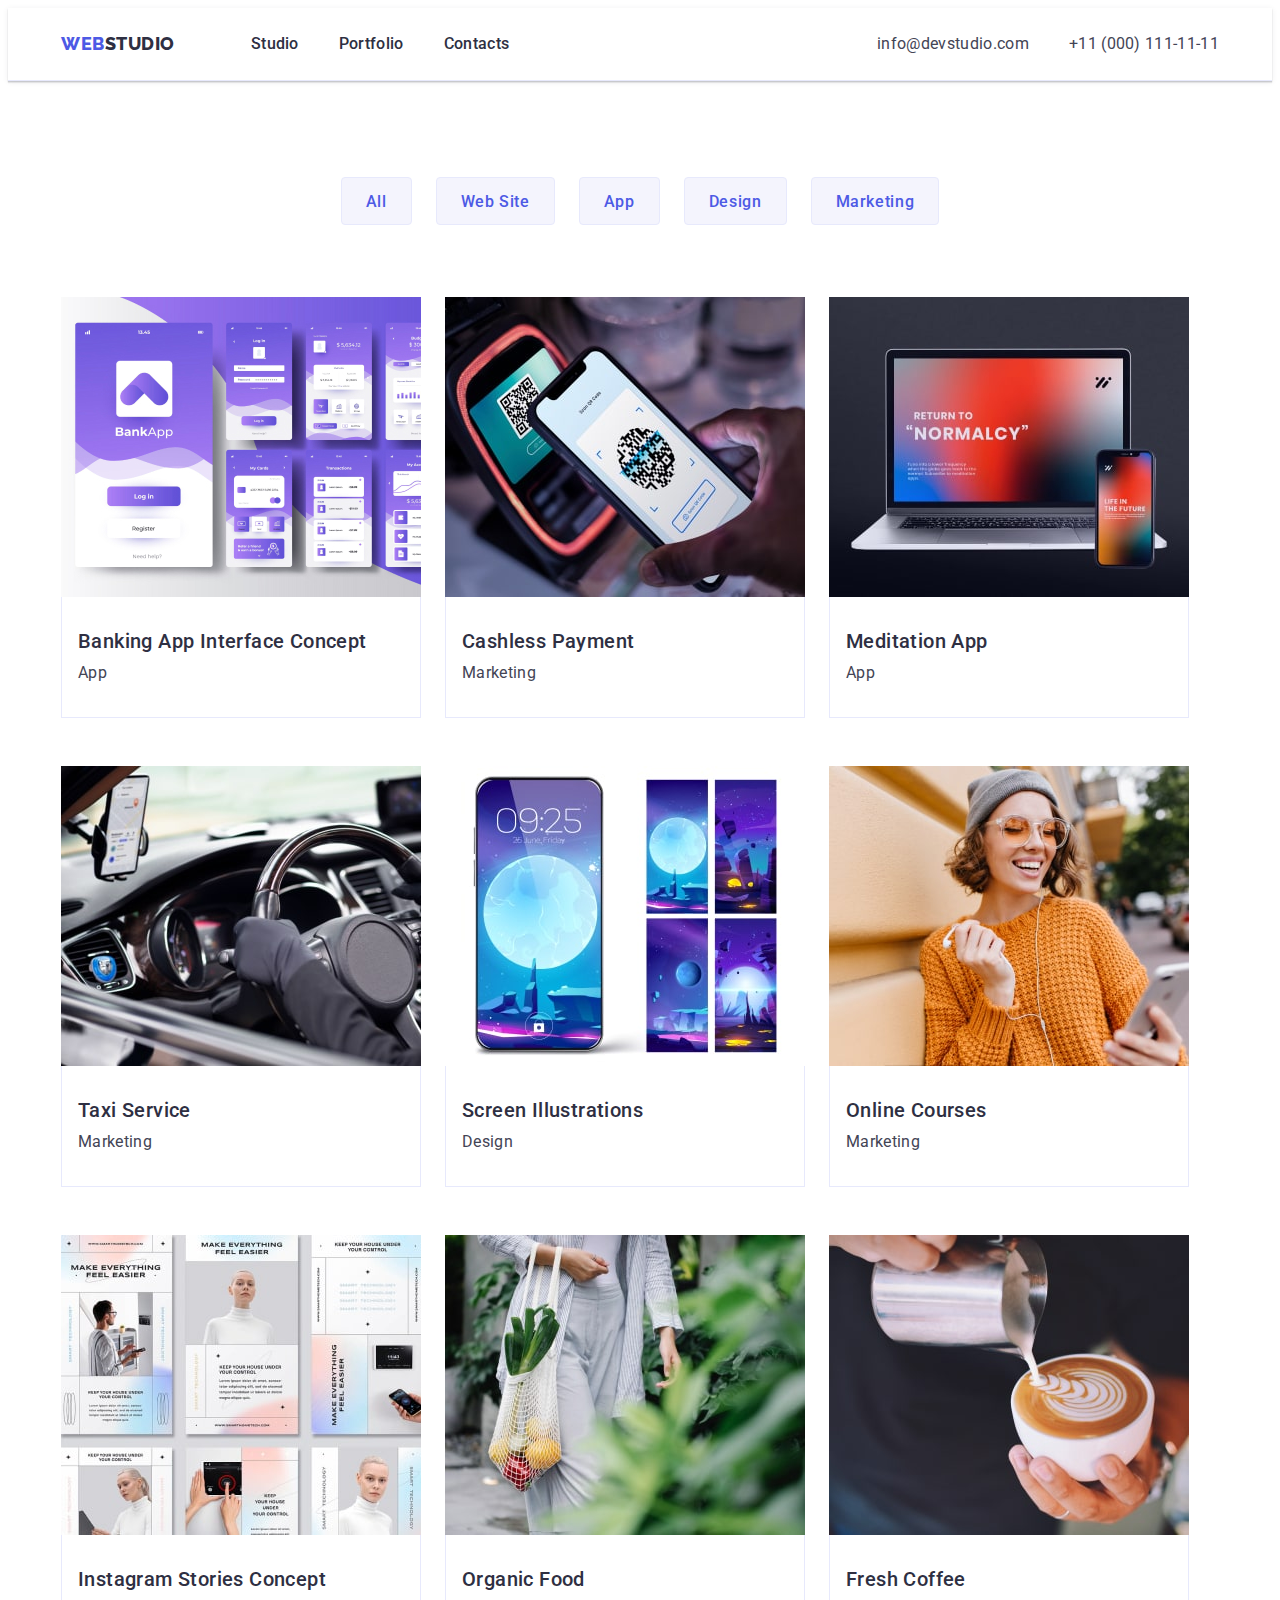
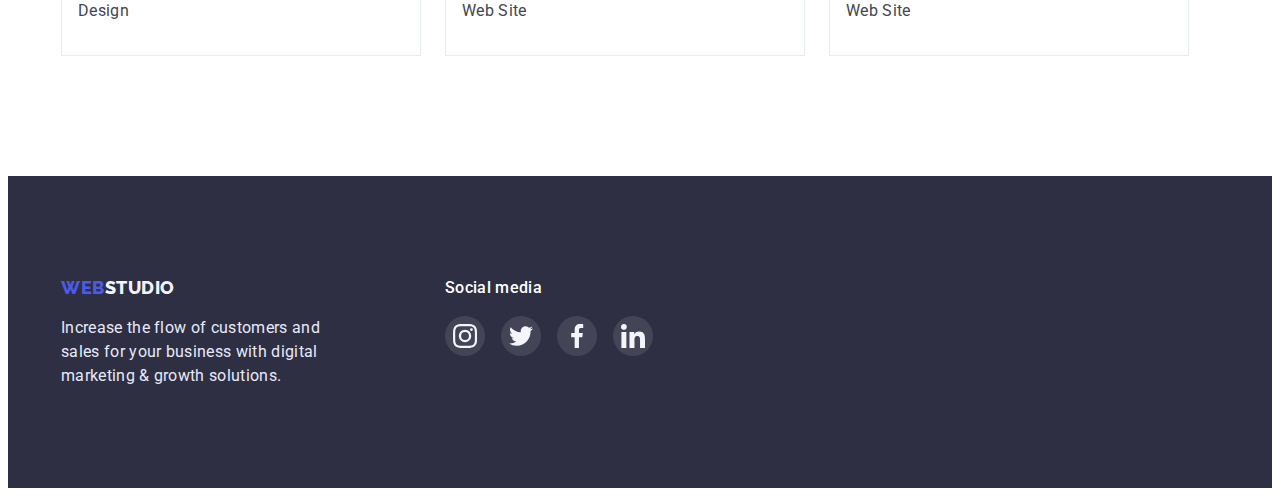
==== portfolio.html @ 05d69e17 "Initial commit" ====
<!DOCTYPE html>
<html lang="en">
<meta charset="UTF-8">
<meta http-equiv="X-UA-Compatible" content="IE=edge">
<meta name="viewport" content="width=device-width, initial-scale=1.0">
<link rel="preconnect" href="https://fonts.googleapis.com">
<link rel="preconnect" href="https://fonts.gstatic.com" crossorigin>
<link href="https://fonts.googleapis.com/css2?family=Raleway:wght@800&family=Roboto:wght@400;500;700;900&display=swap"
    rel="stylesheet">
<link rel="stylesheet" href="https://cdnjs.cloudflare.com/ajax/libs/modern-normalize/1.1.0/modern-normalize.min.css"
    integrity="sha512-wpPYUAdjBVSE4KJnH1VR1HeZfpl1ub8YT/NKx4PuQ5NmX2tKuGu6U/JRp5y+Y8XG2tV+wKQpNHVUX03MfMFn9Q=="
    crossorigin="anonymous" referrerpolicy="no-referrer" />
<link rel="stylesheet" href="./css/styles.css">
<title>Document</title>
</head>
<body>

<!-- HEADER -->
<header class="header">
    <div class="container header-container">
        <nav class="header-nav">
            <a class="header-logo link" href="./index.html">Web<span class="header-logo-hi">Studio</span></a>
            <ul class="header-list list">
                <li><a class="header-item link" href="./index.html">Studio</a> </li>
                <li><a class="header-item link" href="./portfolio.html">Portfolio</a> </li>
                <li><a class="header-item link" href="">Contacts</a> </li>
            </ul>
        </nav>

        <address class="header-address">
            <ul class="header-address-link list">
                <li><a class="header-item-adress link" href="mailto:info@devstudio.com">info@devstudio.com</a></li>
                <li><a class="header-item-adress link" href="tel:+110001111111">+11 (000) 111-11-11</a></li>
            </ul>
        </address>
    </div>
</header>
    <main>
        <section class="portfolio"> 
            <div class="container">
            <h1 class="visually-hidden">Portfolio</h1>
        
<!-- BUTTON PORTFOLIO -->
            <ul class="filter-but  list">
                <li><button class="portfolio-button" type="button">All</button></li>
                <li><button class="portfolio-button" type="button">Web Site</button></li>
                <li><button class="portfolio-button" type="button">App</button></li>
                <li><button class="portfolio-button" type="button">Design</button></li>
                <li><button class="portfolio-button" type="button">Marketing</button></li>
            </uL>
   
<!-- SECTION PORTFOLIO  -->
            <ul class="section-portfolio  list">
                <li class="portfolio-list">
                    
                    <a href="#" class="portfolio-cards-link link">
                    <div class="portfolio-wrap">
                    <img src="./images/portfolio/banking_app.jpg" alt="Banking App" width="360" height="300">
                    <p class="portfolio-cover-text">
                        14 Stylish and User-Friendly App Design Concepts · Task Manager App · Calorie Tracker App · Exotic Fruit Ecommerce
                        App ·
                        Cloud Storage App
                    </p>
                    </div>

                    <div class="portfolio-cards">
                    <h2 class="portfolio-sub subtitle">Banking App Interface Concept</h2>
                    <p class="portfolio-txt text">App</p>
                    </div>
                    </a>
                </li>
                <li class="portfolio-list">
                    <a href="#" class="portfolio-cards-link link">
                    <img src="./images/portfolio/cashless.jpg" alt="Cashless Payment" width="360" height="300">
                    <div class="portfolio-cards">
                    <h2 class="portfolio-sub subtitle">Cashless Payment</h2>
                    <p class="portfolio-txt text">Marketing</p>
                    </div>
                    </a>
                </li>
                <li class="portfolio-list">
                    <a href="#" class="portfolio-cards-link link">
                    <img src="./images/portfolio/meditaion_app.jpg" alt="Meditation App" width="360" height="300">
                    <div class="portfolio-cards">
                    <h2 class="portfolio-sub subtitle">Meditation App</h2> 
                    <p class="portfolio-txt text">App</p>
                    </div>
                    </a>
                </li>
                <li class="portfolio-list">
                    <a href="#" class="portfolio-cards-link link">
                    <img src="./images/portfolio/taxi_service.jpg" alt="Taxi Service" width="360" height="300">
                    <div class="portfolio-cards">
                    <h2 class="portfolio-sub subtitle">Taxi Service</h2>
                    <p class="portfolio-txt text">Marketing</p>
                    </div>
                    </a>
                </li>
                <li class="portfolio-list">
                    <a href="#" class="portfolio-cards-link link">
                    <img src="./images/portfolio/screen_lllustrations.jpg" alt="Screen Illustrations" width="360" height="300">
                    <div class="portfolio-cards">
                    <h2 class="portfolio-sub subtitle">Screen Illustrations</h2>
                    <p class="portfolio-txt text">Design</p>
                    </div>
                    </a>
                </li>
                <li class="portfolio-list">
                    <a href="#" class="portfolio-cards-link link">
                    <img src="./images/portfolio/online_courses.jpg" alt="Online Courses" width="360" height="300">
                    <div class="portfolio-cards">
                    <h2 class="portfolio-sub subtitle">Online Courses</h2>
                    <p class="portfolio-txt text">Marketing</p>
                    </div>
                    </a>
                </li>
                <li class="portfolio-list">
                    <a href="#" class="portfolio-cards-link link">
                    <img src="./images/portfolio/instagram_stories.jpg" alt="Instagram Stories" width="360" height="300">
                    <div class="portfolio-cards">
                    <h2 class="portfolio-sub subtitle">Instagram Stories Concept</h2>
                    <p class="portfolio-txt text">Design</p>
                    </div>
                    </a>
                </li>
                <li class="portfolio-list">
                    <a href="#" class="portfolio-cards-link link">
                    <img src="./images/portfolio/organic_food.jpg" alt="Organic Food" width="360" height="300">
                    <div class="portfolio-cards">
                    <h2 class="portfolio-sub subtitle">Organic Food</h2>
                    <p class="portfolio-txt text">Web Site</p>
                    </div>
                    </a>
                </li>
                <li class="portfolio-list">
                    <a href="#" class="portfolio-cards-link link">
                    <img src="./images/portfolio/fresh_coffee.jpg" alt="Fresh Coffee" width="360" height="300">
                    <div class="portfolio-cards">
                    <h2 class="portfolio-sub subtitle">Fresh Coffee</h2>
                    <p class="portfolio-txt text">Web Site</p>
                    </div>
                    </a>
                </li>
            </ul>
        </div>
    </section>
    </main>

<!-- FOOTER -->
<footer class="footer link ">
    <section class="footer-list container">
        <div class="footer-left">
            <a class="footer-logo link" href="./index.html">Web<span class="footer-logo-hi">Studio</span></a>
            <p class="footer-text">Increase the flow of customers and sales for your business with digital marketing &
                growth solutions.</p>
        </div>

        <div class="footer-soc">
            <h3 class="footer-soc-taitel subtitle"> Social media </h3>
            <ul class="footer-soc-list list">
                <li class="footer-soc-item">
                    <a href="" class="footer-soc-link link">
                        <svg width="24" height="24" class="footer-soc-icon">
                            <use href="./images/svg/symbol-defs.svg#icon-instagram"></use>
                        </svg>
                    </a>
                </li>
                <li class="footer-soc-item">
                    <a href="" class="footer-soc-link link">
                        <svg width="24" height="24" class="footer-soc-icon">
                            <use href="./images/svg/symbol-defs.svg#icon-twitter"></use>
                        </svg>
                    </a>
                </li>
                <li class="footer-soc-item">
                    <a href="" class="footer-soc-link link">
                        <svg width="24" height="24" class="footer-soc-icon">
                            <use href="./images/svg/symbol-defs.svg#icon-facebook"></use>
                        </svg>
                    </a>
                </li>
                <li class="footer-soc-item">
                    <a href="" class="footer-soc-link link">
                        <svg width="24" height="24" class="footer-soc-icon">
                            <use href="./images/svg/symbol-defs.svg#icon-linkedin"></use>
                        </svg>
                    </a>
                </li>
            </ul>
        </div>
    </section>
</footer>
</body>

</html>
---- css/styles.css ----
:root{
    --tex-color:#434455;
    --title-color:#2e2f42;
    --background-color: #FFFFFF;
    --hero-titel: #FFFFFF;
    --portfolio-bg-focus: #FFFFFF;
    --hero-bg-text: #FFFFFF;
    --subtitle-color: #2e2f42;
    --header-logo-hi: #2e2f42;
    --header-item: #2e2f42;
    --background-color-hero: #2e2f42;
    --background-color-footer: #2e2f42;
    --ocean-color: #404bbf;
    --iris-color: #4D5AE5;
    --cornflower: #E7E9FC;
    --cloud: #f4f4fd;

}

.container{
    width: 1158px;
    padding-left: 15px;
    padding-right: 15px;
    margin: 0 auto;
}

h1,
h2,
h3,
h4,
h5,
h6,
p {
    margin: 0;
}

img {
    display: block;
    max-width: 100%;
    height: auto;
}

ul {
    margin: 0;
    padding-left: 0;
}

.visually-hidden {
    position: absolute;
    width: 1px;
    height: 1px;
    margin: -1px;
    border: 0;
    padding: 0;
    white-space: nowrap;
    clip-path: inset(100%);
    clip: rect(0 0 0 0);
    overflow: hidden;
}

body {
    font-family: 'Roboto', sans-serif;
    color: var(--tex-color);
    background-color: var(--background-color);    
}

/************ WEB SAITE ************/

/*********** STYLES TEXT***********/
.subtitle {
    font-weight: 500;
    font-size: 20px;
    line-height: 1.2;
    letter-spacing: 0.02em;
    color:var(--subtitle-color);
}

/* ПАРАГРАФ!!! */
.text { 
    font-size: 16px;
    line-height: 24px;
    letter-spacing: 0.02em;
    color: #434455;
}
/* ****** */

/* ЗАГОЛОВОК */
.title {
    font-weight: 700;
    font-size: 36px;
    line-height: 1.11;
    text-align: center;
    letter-spacing: 0.02em;
    text-transform: capitalize;
    color: var(--title-color);
}
/* ****** */

.list {
    list-style: none;
    display: flex;
    align-items: center;
}

.link {
    color: inherit;
    text-decoration: none;
}


/*********** HEADER ***********/
.header{
    padding-top: 24px;
    padding-bottom: 24px;
    border-bottom: 1px solid var(--cornflower);
    box-shadow: 0px 2px 1px rgba(46, 47, 66, 0.08), 0px 1px 1px rgba(46, 47, 66, 0.16), 0px 1px 6px rgba(46, 47, 66, 0.08);
}
.header-container {
    display: flex;
    align-items: center;
}
.header-list{
    gap: 40px;
}
.header-nav {
    display: flex;
    align-items: center;
    margin-right: auto;
}

.header-logo{
    margin-right: 76px;
}

.header-logo { 
    font-family: "Raleway", sans-serif;
    font-weight: 800;
    font-size: 18px;
    line-height: 1.33;
    letter-spacing: 0.03em;
    text-transform: uppercase;
    color: var(--iris-color);
    text-decoration: none;
}


.header-logo-hi {
    color: var(--header-logo-hi)
}

.header-item {
    font-weight: 500;
    font-size: 16px;
    line-height: 1.5;
    letter-spacing: 0.02em;
    color: var(--header-item);
}

.header-item:hover,
.header-item:focus {
    color: var(--ocean-color);
}

.header-address {
    font-style: normal;
    color: var(--tex-color);
}

.header-item-adress{
    font-size: 16px;
    line-height: 1.5;
    letter-spacing: 0.02em;
    color: var(--tex-color);
}


.header-item-adress:hover,
.header-item-adress:focus {
    font-style: normal;
    color: var(--ocean-color);
}
.header-address-link{
    gap: 40px;
}

/*********** PAGEST INDEX ***********/
/*********** SECTION_1_HERO ***********/

.hero {
  
    align-items: center;
    justify-content: center;
    background-repeat: no-repeat;
    background-position: center;
    background-size: auto 600px; /* або background-size: contain; */
    width: 100%;
    max-width: 1440px; /* максимальна ширина контейнера */
    margin: 0 auto; /* вирівнювання по центру */
    text-align: center;
    padding-top: 188px;
    padding-bottom: 188px;
    background-image: url(../images/Dark-bg.png), url(../images/people-office.png);
    

     

}
.hero-title{
    font-weight: 700;
    font-size: 56px;
    line-height: 1.07;
    text-align: center;
    letter-spacing: 0.02em;
    color: var(--hero-titel);
    
    margin-bottom: 48px;
}
/*********** BUTTON_HERO ***********/
.hero-button{
    display: inline-block;
    border-radius: 4px;
    padding: 16px 32px;
    min-width: 169px;
    min-height: 56px;
    border: 1px solid transparent;
    box-shadow: 0px 4px 4px rgba(0, 0, 0, 0.15);

    background-color: var(--iris-color);
    cursor: pointer;
    font-family: inherit;
    font-style: normal;
    font-weight: 500;
    font-size: 16px;
    line-height: 1.5;
    letter-spacing: 0.04em;
    color: var(--hero-bg-text);
}

.hero-button:hover,
.hero-button:focus { 
    background-color: var(--ocean-color);
}


/*********** SECTION_2_STRATEGY ***********/
.strategy{
    padding-top: 120px;  
} 

.strategy-item{
    flex-direction: row;
    flex-basis: calc((100% - 3 * 24) / 4);
}
/*********** icon_strategy ***********/
.strategy-item::before{
    display: block;
    content: "";
    height: 112px;
   
    background-size: 64px;
    background-repeat: no-repeat;
    background-position: center;
    background-color: var(--cloud);
}
.icon-antenna::before{
    background-image: url(../images/svg/antenna.svg);
}
.icon-clock::before{
    background-image:  url(../images/svg/clock.svg);
}

.icon-diagram::before {
    background-image: url(../images/svg/diagram.svg);
}

.icon-astronaut::before {
    background-image: url(../images/svg/astronaut.svg);
}

.strategy-sub{
    min-width: 264px;
    align-items: baseline;
    gap: 24px;  
    margin-top: 8px;
}
.stratrgy-li{
    min-width: 264px;
    align-items: baseline;
    gap: 24px;
}

.strategy-txt{
    margin-top: 8px;
}

/*********** SECTION_3_STRATEGY ***********/
.doing{
    padding-top: 120px;
    padding-bottom: 120px;
}

.doing-list{
    list-style: none;
    margin-top: 72px;
    display: flex;
    gap: 24px;    
}


/*********** SECTION_4_TEAM ***********/
.team{
    background-color: var(--cloud);
    padding-top: 120px;
    padding-bottom: 120px;    
}

.team-company{
    margin-top: 72px;
    display: flex;
    gap: 24px;
    align-items: baseline;
    
}

.team-people{
    background-color: var(--background-color);
    text-align: center;
    border-radius: 0px 0px 4px 4px;
    box-shadow: 0px 1px 6px rgba(46, 47, 66, 0.08), 0px 1px 1px rgba(46, 47, 66, 0.16), 0px 2px 1px rgba(46, 47, 66, 0.08);
      
}
.team-item{
    padding-top: 32px;
    padding-bottom: 32px;
}

.team-sub{
    align-items: baseline;
}
.team-tex{
    margin-top: 8px;
    align-items: baseline;
}

.team-soc-list {
    display: flex;
    justify-content: center;
    gap:24px;
    margin-top: 8px;
}

.team-soc-item {
    width: 40px;
    height: 40px;
    
}

.team-soc-link {
    width: 100%;
    height: 100%;
    border-radius: 50%;
    background-color: var(--iris-color);
    display: flex;
    align-items: center;
    justify-content: center;
}

.team-soc-link:hover,
.team-soc-link:focus {
    background-color: var(--ocean-color);
}

/*********** Customers ***********/
.customers {
    padding-top: 120px;
    padding-bottom: 120px;
}

.customers-list {
    margin-top: 72px;
    display: flex;
    justify-content: center;
    align-items: center;
    gap: 24px;
}


.customers-link {
    display: flex;
    justify-content: center;
    align-items: center;
    width: 100%;
    height: 100%;

    border: 1px solid #8E8F99;
    border-radius: 4px;
    fill: #8E8F99;
}

.customers-link:hover,
.customers-link:focus {
    border: 1px solid var(--ocean-color);
    fill: var(--ocean-color);
}

.customers-item {
    width: 168px;
    height: 88px;
}


/*********** PAGEST PORTFOLIO ***********/
/*********** BUTTON PORTFOLIO ***********/
.portfolio-filter{
    margin-top: 96px;
   
}
.filter-but{
    
    display: flex;
    justify-content: center;
    align-items: center;
    gap: 24px;
    
}
.portfolio-button {
    font-family: inherit;
    font-style: normal;
    font-weight: 500;
    font-size: 16px;
    line-height: 1.5;
    text-align: center;
    letter-spacing: 0.04em;
    cursor: pointer;
    background-color: var(--cloud);
    color: var(--iris-color);

    padding: 12px 24px;
    height: 48px;
    border: 1px solid var(--cornflower);
    border-radius: 4px;
}

.portfolio-button:hover,
.portfolio-button:focus {
    background-color: var(--ocean-color);
    color: var(--portfolio-bg-focus);
    border: 1px solid transparent;
    box-shadow: 0px 3px 1px rgba(0, 0, 0, 0.1), 0px 2px 1px rgba(0, 0, 0, 0.08), 0px 2px 2px rgba(0, 0, 0, 0.12);
    
}
/*********** SECTION PORTFOLIO ***********/
.portfolio{
    padding-top: 96px;
    padding-bottom: 120px;  
}
.portfolio-list:hover .portfolio-cover-text {
    transform: translateY(0);
   
}


.section-portfolio{
    margin-top: 72px;
    display: flex;
    flex-wrap: wrap;
    row-gap: 48px;
    column-gap: 24px;
}
.portfolio-cards-link {
    display: block;

}
.portfolio-cards-link:hover,
.portfolio-cards-link:focus {
box-shadow: 0px 1px 6px rgba(46, 47, 66, 0.08),
        0px 1px 1px rgba(46, 47, 66, 0.16),
        0px 2px 1px rgba(46, 47, 66, 0.08)


}
.portfolio-cards{
    border-right: 1px solid var(--cornflower);
    border-bottom: 1px solid var(--cornflower);
    border-left: 1px solid var(--cornflower);
    padding: 32px 16px;
    
}

.portfolio-txt{
    margin-top: 8px;
}

.portfolio-wrap{
    position: relative;
    overflow: hidden;
}

.portfolio-cover-text {
    position: absolute;
    width: 360px;
    height: 300px;
    left: 0px;
    top: 0;
    
    padding-top: 40px;
    padding: 32px;

    font-size: 16px;
    line-height: 1.5;
    color: var(--cloud);
    background-color: var(--iris-color);
    height: 100%;

    transform: translateY(100%);
    transition: 300ms linear;


}



/*********** FOOTER ***********/
.footer {
    background-color: var(--background-color-footer);
    padding-top: 100px;
    padding-bottom: 100px;
    
}   

.footer-logo {
    font-family: "Raleway", sans-serif;
    font-weight: 800;
    font-size: 18px;
    line-height: 1.33;
    letter-spacing: 0.03em;
    text-transform: uppercase;
    color: var(--iris-color);
}

.footer-text {
    font-size: 16px;
    line-height: 1.5;
    letter-spacing: 0.02em;
    color: var(--cornflower);

    margin-top: 16px;
    width: 264px;
    height: 72px;
}

.footer-logo-hi {
    color: var(--cloud);
}
.footer-list{
    display: flex;
    
}
.footer-soc-taitel{
    font-family: 'Roboto', sans-serif;
    font-style: normal;
    font-weight: 500;
    font-size: 16px;
    line-height: 1.5;
    color: #FFFFFF;
}

.footer-soc{
    margin-left: 120px;
}

.footer-soc-list{
    display: flex;
    align-items: center;
    justify-content: center;
    margin-top: 16px;
    gap: 16px;
}

.footer-soc-item{
    width: 40px;
    height: 40px;
   
}
.footer-soc-link {
  
    width: 100%;
    height: 100%;
    border-radius: 50%;
    background-color: #434455;
    display: flex;
    align-items: center;
    justify-content: center;

}
.footer-soc-link:hover,
.footer-soc-link:focus{
    background-color: #31D0AA;
}
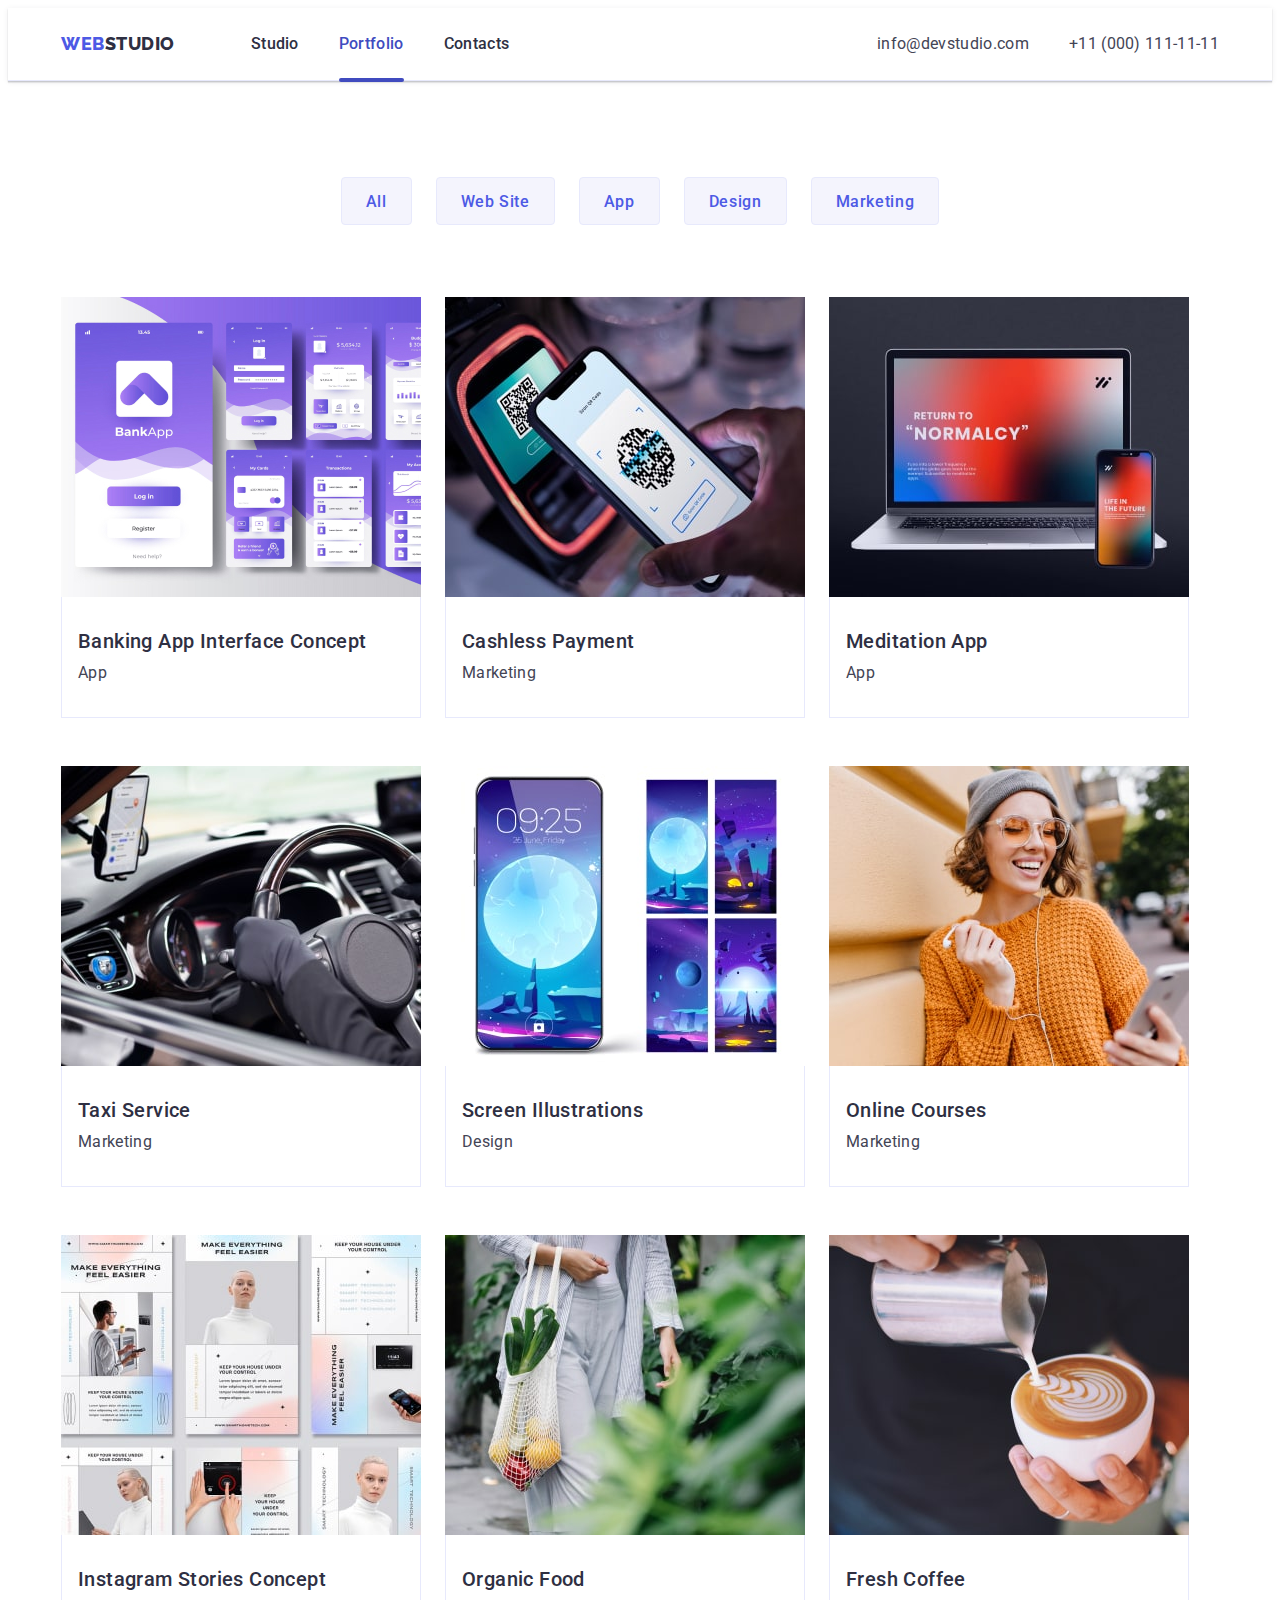
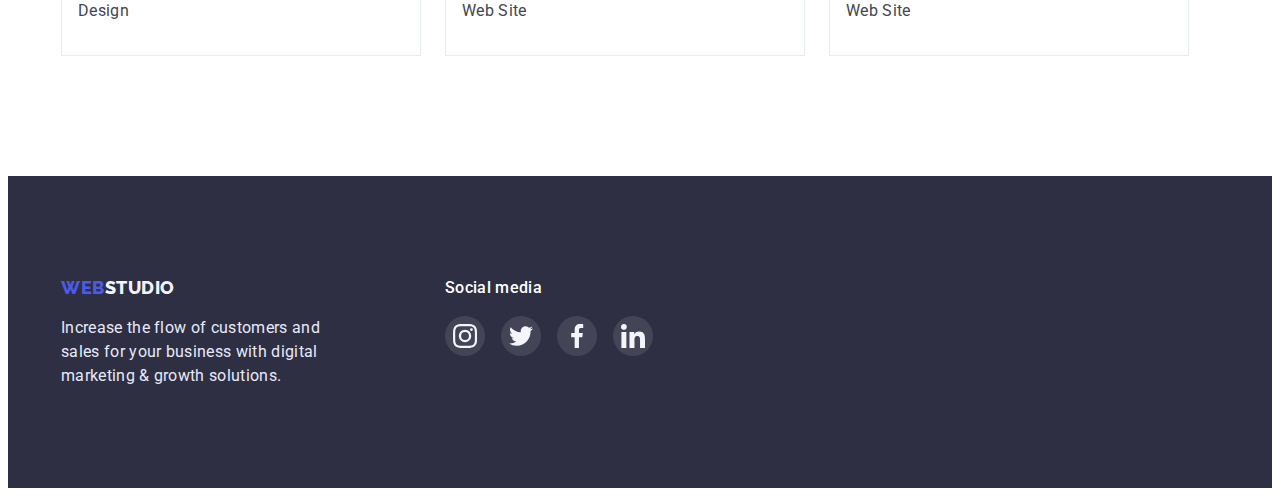
==== commit 34c250f7: "update" ====
--- a/portfolio.html
+++ b/portfolio.html
@@ -22,7 +22,7 @@
             <a class="header-logo link" href="./index.html">Web<span class="header-logo-hi">Studio</span></a>
             <ul class="header-list list">
                 <li><a class="header-item link" href="./index.html">Studio</a> </li>
-                <li><a class="header-item link" href="./portfolio.html">Portfolio</a> </li>
+                <li><a class="header-item current color link" href="./portfolio.html">Portfolio</a> </li>
                 <li><a class="header-item link" href="">Contacts</a> </li>
             </ul>
         </nav>
@@ -52,35 +52,47 @@
 <!-- SECTION PORTFOLIO  -->
             <ul class="section-portfolio  list">
                 <li class="portfolio-list">
-                    
-                    <a href="#" class="portfolio-cards-link link">
-                    <div class="portfolio-wrap">
-                    <img src="./images/portfolio/banking_app.jpg" alt="Banking App" width="360" height="300">
-                    <p class="portfolio-cover-text">
-                        14 Stylish and User-Friendly App Design Concepts · Task Manager App · Calorie Tracker App · Exotic Fruit Ecommerce
-                        App ·
-                        Cloud Storage App
-                    </p>
-                    </div>
-
-                    <div class="portfolio-cards">
-                    <h2 class="portfolio-sub subtitle">Banking App Interface Concept</h2>
-                    <p class="portfolio-txt text">App</p>
-                    </div>
-                    </a>
-                </li>
-                <li class="portfolio-list">
-                    <a href="#" class="portfolio-cards-link link">
-                    <img src="./images/portfolio/cashless.jpg" alt="Cashless Payment" width="360" height="300">
-                    <div class="portfolio-cards">
-                    <h2 class="portfolio-sub subtitle">Cashless Payment</h2>
-                    <p class="portfolio-txt text">Marketing</p>
-                    </div>
-                    </a>
-                </li>
-                <li class="portfolio-list">
-                    <a href="#" class="portfolio-cards-link link">
+                    <a href="#" class="portfolio-cards-link link">
+                        <div class="portfolio-wrap">
+                            <img src="./images/portfolio/banking_app.jpg" alt="Banking App" width="360" height="300">
+                                <p class="portfolio-cover-text">
+                                    14 Stylish and User-Friendly App Design Concepts · Task Manager App · Calorie Tracker App · Exotic Fruit Ecommerce
+                                    App ·
+                                    Cloud Storage App
+                                </p>
+                        </div>
+                        <div class="portfolio-cards">
+                            <h2 class="portfolio-sub subtitle">Banking App Interface Concept</h2>
+                            <p class="portfolio-txt text">App</p>
+                            </div>
+                    </a>
+                </li>
+                <li class="portfolio-list">
+                    <a href="#" class="portfolio-cards-link link">
+                        <div class="portfolio-wrap">
+                            <img src="./images/portfolio/cashless.jpg" alt="Cashless Payment" width="360" height="300">
+                                <p class="portfolio-cover-text">
+                                    14 Stylish and User-Friendly App Design Concepts · Task Manager App · Calorie Tracker App · Exotic Fruit Ecommerce
+                                    App ·
+                                    Cloud Storage App
+                                </p>
+                        </div>
+                        <div class="portfolio-cards">
+                            <h2 class="portfolio-sub subtitle">Cashless Payment</h2>
+                            <p class="portfolio-txt text">Marketing</p>
+                        </div>
+                    </a>
+                </li>
+                <li class="portfolio-list">
+                    <a href="#" class="portfolio-cards-link link">
+                        <div class="portfolio-wrap">
                     <img src="./images/portfolio/meditaion_app.jpg" alt="Meditation App" width="360" height="300">
+                    <p class="portfolio-cover-text">
+                        14 Stylish and User-Friendly App Design Concepts · Task Manager App · Calorie Tracker App · Exotic Fruit Ecommerce
+                        App ·
+                        Cloud Storage App
+                    </p>
+                    </div>
                     <div class="portfolio-cards">
                     <h2 class="portfolio-sub subtitle">Meditation App</h2> 
                     <p class="portfolio-txt text">App</p>
@@ -89,7 +101,14 @@
                 </li>
                 <li class="portfolio-list">
                     <a href="#" class="portfolio-cards-link link">
+                        <div class="portfolio-wrap">
                     <img src="./images/portfolio/taxi_service.jpg" alt="Taxi Service" width="360" height="300">
+                    <p class="portfolio-cover-text">
+                        14 Stylish and User-Friendly App Design Concepts · Task Manager App · Calorie Tracker App · Exotic Fruit Ecommerce
+                        App ·
+                        Cloud Storage App
+                    </p>
+                    </div>
                     <div class="portfolio-cards">
                     <h2 class="portfolio-sub subtitle">Taxi Service</h2>
                     <p class="portfolio-txt text">Marketing</p>
@@ -98,7 +117,14 @@
                 </li>
                 <li class="portfolio-list">
                     <a href="#" class="portfolio-cards-link link">
+                        <div class="portfolio-wrap">
                     <img src="./images/portfolio/screen_lllustrations.jpg" alt="Screen Illustrations" width="360" height="300">
+                    <p class="portfolio-cover-text">
+                        14 Stylish and User-Friendly App Design Concepts · Task Manager App · Calorie Tracker App · Exotic Fruit Ecommerce
+                        App ·
+                        Cloud Storage App
+                    </p>
+                    </div>
                     <div class="portfolio-cards">
                     <h2 class="portfolio-sub subtitle">Screen Illustrations</h2>
                     <p class="portfolio-txt text">Design</p>
@@ -107,7 +133,14 @@
                 </li>
                 <li class="portfolio-list">
                     <a href="#" class="portfolio-cards-link link">
+                        <div class="portfolio-wrap">
                     <img src="./images/portfolio/online_courses.jpg" alt="Online Courses" width="360" height="300">
+                    <p class="portfolio-cover-text">
+                        14 Stylish and User-Friendly App Design Concepts · Task Manager App · Calorie Tracker App · Exotic Fruit Ecommerce
+                        App ·
+                        Cloud Storage App
+                    </p>
+                    </div>
                     <div class="portfolio-cards">
                     <h2 class="portfolio-sub subtitle">Online Courses</h2>
                     <p class="portfolio-txt text">Marketing</p>
@@ -116,7 +149,14 @@
                 </li>
                 <li class="portfolio-list">
                     <a href="#" class="portfolio-cards-link link">
+                        <div class="portfolio-wrap">
                     <img src="./images/portfolio/instagram_stories.jpg" alt="Instagram Stories" width="360" height="300">
+                    <p class="portfolio-cover-text">
+                        14 Stylish and User-Friendly App Design Concepts · Task Manager App · Calorie Tracker App · Exotic Fruit Ecommerce
+                        App ·
+                        Cloud Storage App
+                    </p>
+                    </div>
                     <div class="portfolio-cards">
                     <h2 class="portfolio-sub subtitle">Instagram Stories Concept</h2>
                     <p class="portfolio-txt text">Design</p>
@@ -125,7 +165,14 @@
                 </li>
                 <li class="portfolio-list">
                     <a href="#" class="portfolio-cards-link link">
+                        <div class="portfolio-wrap">
                     <img src="./images/portfolio/organic_food.jpg" alt="Organic Food" width="360" height="300">
+                    <p class="portfolio-cover-text">
+                        14 Stylish and User-Friendly App Design Concepts · Task Manager App · Calorie Tracker App · Exotic Fruit Ecommerce
+                        App ·
+                        Cloud Storage App
+                    </p>
+                    </div>
                     <div class="portfolio-cards">
                     <h2 class="portfolio-sub subtitle">Organic Food</h2>
                     <p class="portfolio-txt text">Web Site</p>
@@ -134,7 +181,14 @@
                 </li>
                 <li class="portfolio-list">
                     <a href="#" class="portfolio-cards-link link">
+                        <div class="portfolio-wrap">
                     <img src="./images/portfolio/fresh_coffee.jpg" alt="Fresh Coffee" width="360" height="300">
+                    <p class="portfolio-cover-text">
+                        14 Stylish and User-Friendly App Design Concepts · Task Manager App · Calorie Tracker App · Exotic Fruit Ecommerce
+                        App ·
+                        Cloud Storage App
+                    </p>
+                    </div>
                     <div class="portfolio-cards">
                     <h2 class="portfolio-sub subtitle">Fresh Coffee</h2>
                     <p class="portfolio-txt text">Web Site</p>
@@ -190,6 +244,6 @@
         </div>
     </section>
 </footer>
+
 </body>
-
 </html>--- a/css/styles.css
+++ b/css/styles.css
@@ -122,6 +122,7 @@
 .header-list{
     gap: 40px;
 }
+
 .header-nav {
     display: flex;
     align-items: center;
@@ -147,6 +148,18 @@
 .header-logo-hi {
     color: var(--header-logo-hi)
 }
+.header-item::after {
+    content: "";
+    position: absolute;
+    top: 44px;
+    left: 0;
+    height: 4px;
+    width: 100%;
+    background-color: var(--ocean-color);
+    border-radius: 2px;
+    transform: scaleX(0);
+    transition: background-color 250ms, cubic-bezier(0.4, 0, 0.2, 1);
+}
 
 .header-item {
     font-weight: 500;
@@ -154,11 +167,27 @@
     line-height: 1.5;
     letter-spacing: 0.02em;
     color: var(--header-item);
+    position: relative;
+    transition: color 250ms, cubic-bezier(0.4, 0, 0.2, 1);
+}
+
+.header-item:hover::after,
+.header-item:focus::after {
+    transform: scaleX(1);
+    transition: 250ms cubic-bezier(0.4, 0, 0.2, 1);
 }
 
 .header-item:hover,
 .header-item:focus {
     color: var(--ocean-color);
+
+}
+.header-item.current::after{
+    transform: scaleX(1);
+}
+
+.header-item.color {
+    color:var(--ocean-color)
 }
 
 .header-address {
@@ -171,6 +200,7 @@
     line-height: 1.5;
     letter-spacing: 0.02em;
     color: var(--tex-color);
+    transition: color 250ms, cubic-bezier(0.4, 0, 0.2, 1);
 }
 
 
@@ -178,6 +208,7 @@
 .header-item-adress:focus {
     font-style: normal;
     color: var(--ocean-color);
+
 }
 .header-address-link{
     gap: 40px;
@@ -234,11 +265,13 @@
     line-height: 1.5;
     letter-spacing: 0.04em;
     color: var(--hero-bg-text);
+    transition: color 250ms cubic-bezier(0.4, 0, 0.2, 1);
 }
 
 .hero-button:hover,
 .hero-button:focus { 
     background-color: var(--ocean-color);
+
 }
 
 
@@ -363,11 +396,13 @@
     display: flex;
     align-items: center;
     justify-content: center;
+    transition: background-color 250ms, cubic-bezier(0.4, 0, 0.2, 1);
 }
 
 .team-soc-link:hover,
 .team-soc-link:focus {
     background-color: var(--ocean-color);
+    
 }
 
 /*********** Customers ***********/
@@ -395,11 +430,12 @@
     border: 1px solid #8E8F99;
     border-radius: 4px;
     fill: #8E8F99;
+    transition: fill 250ms, cubic-bezier(0.4, 0, 0.2, 1);
 }
 
 .customers-link:hover,
 .customers-link:focus {
-    border: 1px solid var(--ocean-color);
+    border-color: var(--ocean-color);
     fill: var(--ocean-color);
 }
 
@@ -439,13 +475,15 @@
     height: 48px;
     border: 1px solid var(--cornflower);
     border-radius: 4px;
+    transition: background-color 250ms, cubic-bezier(0.4, 0, 0.2, 1);
 }
 
 .portfolio-button:hover,
 .portfolio-button:focus {
     background-color: var(--ocean-color);
     color: var(--portfolio-bg-focus);
-    border: 1px solid transparent;
+    
+    border-color: transparent;
     box-shadow: 0px 3px 1px rgba(0, 0, 0, 0.1), 0px 2px 1px rgba(0, 0, 0, 0.08), 0px 2px 2px rgba(0, 0, 0, 0.12);
     
 }
@@ -455,8 +493,7 @@
     padding-bottom: 120px;  
 }
 .portfolio-list:hover .portfolio-cover-text {
-    transform: translateY(0);
-   
+    transform: translateY(0);  
 }
 
 
@@ -469,16 +506,15 @@
 }
 .portfolio-cards-link {
     display: block;
-
+    transition: box-shadow 250ms, cubic-bezier(0.4, 0, 0.2, 1);
 }
 .portfolio-cards-link:hover,
 .portfolio-cards-link:focus {
-box-shadow: 0px 1px 6px rgba(46, 47, 66, 0.08),
+    box-shadow: 0px 1px 6px rgba(46, 47, 66, 0.08),
         0px 1px 1px rgba(46, 47, 66, 0.16),
         0px 2px 1px rgba(46, 47, 66, 0.08)
-
-
-}
+}
+
 .portfolio-cards{
     border-right: 1px solid var(--cornflower);
     border-bottom: 1px solid var(--cornflower);
@@ -513,7 +549,7 @@
     height: 100%;
 
     transform: translateY(100%);
-    transition: 300ms linear;
+    transition: 250ms linear;
 
 
 }
@@ -591,9 +627,75 @@
     display: flex;
     align-items: center;
     justify-content: center;
-
+    background-color: 250ms cubic-bezier(0.4, 0, 0.2, 1);
 }
 .footer-soc-link:hover,
 .footer-soc-link:focus{
     background-color: #31D0AA;
-}
+
+}
+
+/*********** MODAL ***********/
+.backdrop{
+    position: fixed;
+    top: 0;
+    width: 100%;
+    height: 100%;
+    background: rgba(46, 47, 66, 0.4);
+    transition: opacity 250ms linear, visibility 250ms linear;
+}
+.modal {
+    width: 408px;
+    min-height: 576px;
+    background-color: #FCFCFC;
+    border-radius: 4px;
+
+    position: absolute;
+    top: 50%;
+    left: 50%;
+    transform: translate(-50%, -50%) scale(1);
+    transition: translate 250ms linear;
+    padding: 24px;
+}
+
+.backdrop.is-hidden .modal{
+    transform: translate(-50%, -50%) scale(0);
+}
+
+.button-modal {
+    display: flex;
+    justify-content: center;
+    align-items: center;
+    
+    width: 24px;
+    height: 24px;
+    cursor: pointer;
+
+    border-radius: 50%;
+    box-sizing: border-box;
+    background: #E7E9FC;
+    border: 1px solid rgba(0, 0, 0, 0.1);
+
+    margin-left: auto;
+    transition: background-color 250ms, cubic-bezier(0.4, 0, 0.2, 1);
+}
+.button-modal:hover,
+.button-modal:focus {
+    background-color: var(--ocean-color);
+    border: var(--ocean-color);
+
+   
+}
+
+.button-modal:hover .button-close,
+.button-modal:focus .button-close {
+    fill: #FFFFFF;
+}
+
+
+.is-hidden{
+    opacity: 0;
+    visibility: hidden;
+    pointer-events: none;
+}
+
